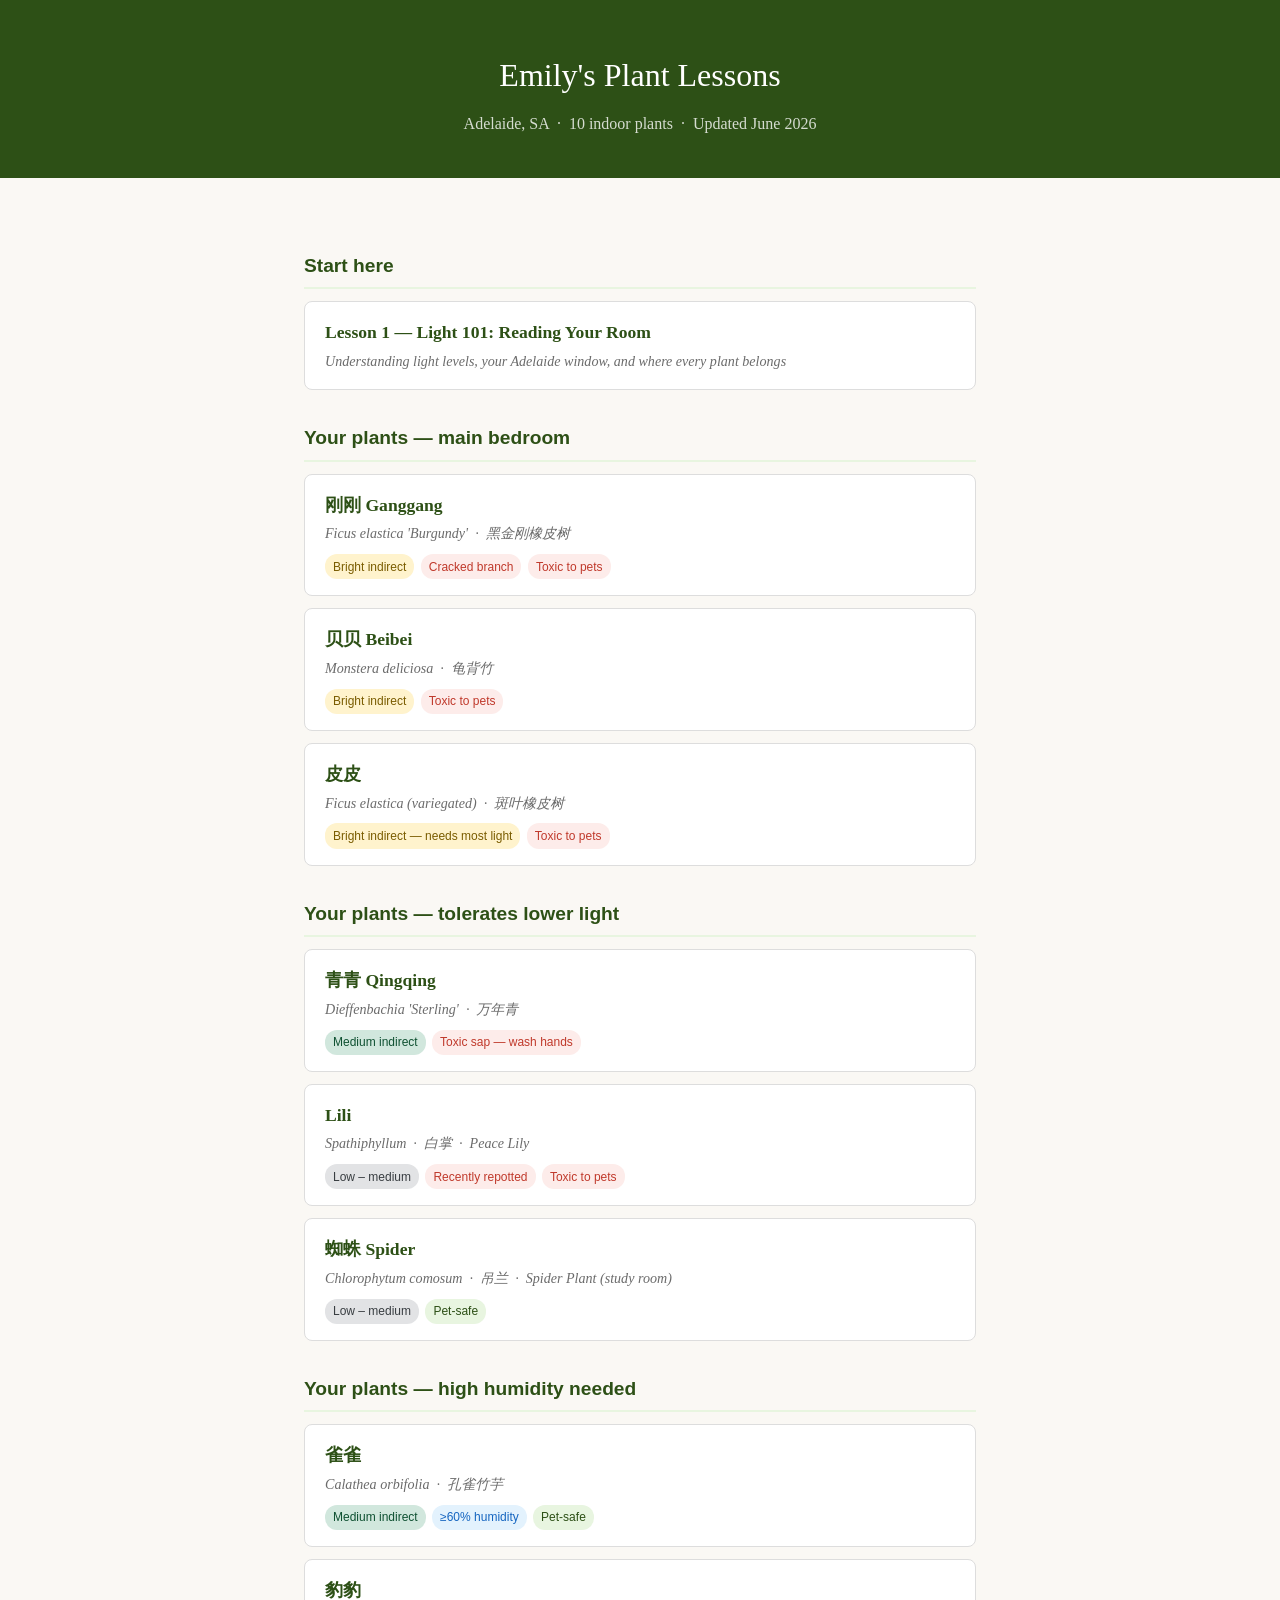
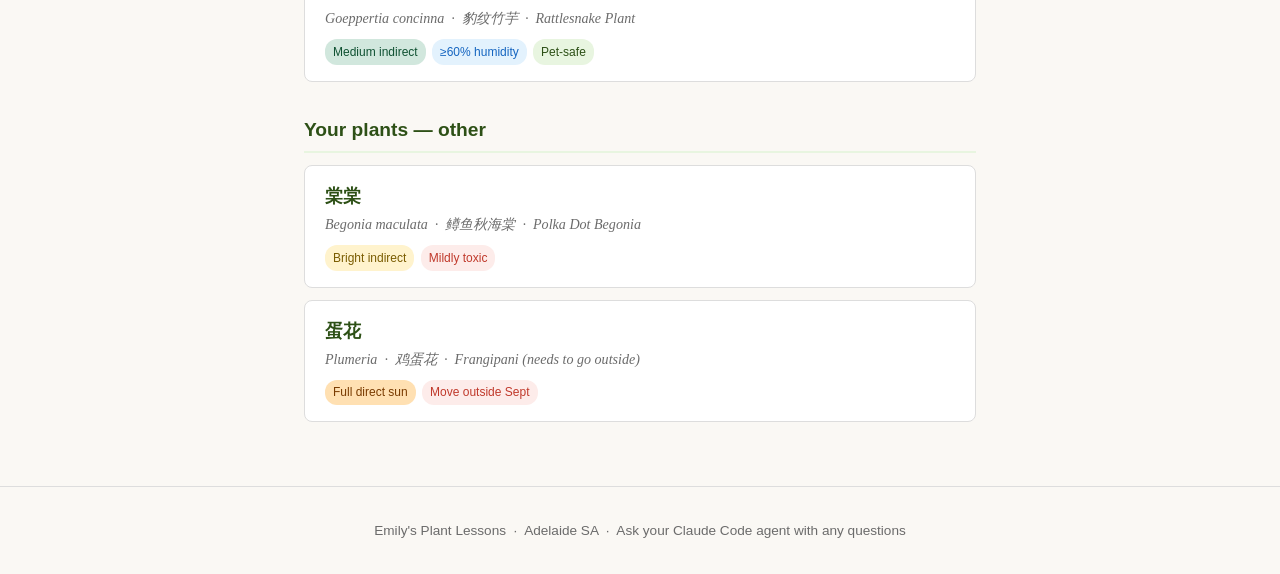
==== lessons/index.html @ 0d1f016c "Initial commit: MyGreens plant care app Plant grid app (index.html) with bilingual EN/中文 support, mo" ====
<!DOCTYPE html>
<html lang="en">
<head>
  <meta charset="UTF-8" />
  <meta name="viewport" content="width=device-width, initial-scale=1.0" />
  <title>Emily's Plant Lessons</title>
  <style>
    :root {
      --green-dark: #2d5016;
      --green-mid: #4a7c28;
      --green-light: #e8f5e0;
      --warm-bg: #faf8f4;
      --text: #1a1a1a;
      --muted: #6b6b6b;
      --border: #ddd;
    }
    * { box-sizing: border-box; margin: 0; padding: 0; }
    body { font-family: Georgia, serif; background: var(--warm-bg); color: var(--text); line-height: 1.7; font-size: 17px; }
    header { background: var(--green-dark); color: white; padding: 3rem 2rem 2.5rem; text-align: center; }
    header h1 { font-size: 2rem; font-weight: normal; margin-bottom: 0.5rem; }
    header p { opacity: 0.8; font-size: 1rem; }
    main { max-width: 720px; margin: 0 auto; padding: 2.5rem 1.5rem 4rem; }
    h2 { font-size: 1.2rem; color: var(--green-dark); margin: 2rem 0 0.75rem; padding-bottom: 0.3rem; border-bottom: 2px solid var(--green-light); font-family: 'Helvetica Neue', Arial, sans-serif; }
    .card-grid { display: grid; gap: 0.75rem; }
    .card { display: block; background: white; border: 1px solid var(--border); border-radius: 8px; padding: 1rem 1.25rem; text-decoration: none; color: var(--text); transition: border-color 0.15s; }
    .card:hover { border-color: var(--green-mid); }
    .card .nickname { font-size: 1.1rem; font-weight: bold; color: var(--green-dark); }
    .card .species { font-size: 0.88rem; color: var(--muted); font-style: italic; margin-top: 0.1rem; }
    .card .tags { margin-top: 0.5rem; display: flex; gap: 0.4rem; flex-wrap: wrap; }
    .tag { display: inline-block; padding: 0.15rem 0.5rem; border-radius: 12px; font-size: 0.75rem; font-family: 'Helvetica Neue', Arial, sans-serif; }
    .tag-bright { background: #fff3cd; color: #7a5c00; }
    .tag-medium { background: #d1e7dd; color: #0f5132; }
    .tag-low    { background: #e2e3e5; color: #383d41; }
    .tag-full   { background: #ffe0b2; color: #7a3b00; }
    .tag-humidity { background: #e3f2fd; color: #1565c0; }
    .tag-caution { background: #fdecea; color: #c0392b; }
    .tag-petfriendly { background: #e8f5e0; color: #2d5016; }
    footer { text-align: center; padding: 2rem; font-size: 0.85rem; color: var(--muted); border-top: 1px solid var(--border); font-family: 'Helvetica Neue', Arial, sans-serif; }
  </style>
</head>
<body>
<header>
  <h1>Emily's Plant Lessons</h1>
  <p>Adelaide, SA &nbsp;·&nbsp; 10 indoor plants &nbsp;·&nbsp; Updated June 2026</p>
</header>
<main>

  <h2>Start here</h2>
  <div class="card-grid">
    <a class="card" href="0001-light-101.html">
      <div class="nickname">Lesson 1 — Light 101: Reading Your Room</div>
      <div class="species">Understanding light levels, your Adelaide window, and where every plant belongs</div>
    </a>
  </div>

  <h2>Your plants — main bedroom</h2>
  <div class="card-grid">
    <a class="card" href="0002-ganggang-ficus-burgundy.html">
      <div class="nickname">刚刚 Ganggang</div>
      <div class="species">Ficus elastica 'Burgundy' &nbsp;·&nbsp; 黑金刚橡皮树</div>
      <div class="tags">
        <span class="tag tag-bright">Bright indirect</span>
        <span class="tag tag-caution">Cracked branch</span>
        <span class="tag tag-caution">Toxic to pets</span>
      </div>
    </a>
    <a class="card" href="0003-beibei-monstera.html">
      <div class="nickname">贝贝 Beibei</div>
      <div class="species">Monstera deliciosa &nbsp;·&nbsp; 龟背竹</div>
      <div class="tags">
        <span class="tag tag-bright">Bright indirect</span>
        <span class="tag tag-caution">Toxic to pets</span>
      </div>
    </a>
    <a class="card" href="0009-pipi-variegated-ficus.html">
      <div class="nickname">皮皮</div>
      <div class="species">Ficus elastica (variegated) &nbsp;·&nbsp; 斑叶橡皮树</div>
      <div class="tags">
        <span class="tag tag-bright">Bright indirect — needs most light</span>
        <span class="tag tag-caution">Toxic to pets</span>
      </div>
    </a>
  </div>

  <h2>Your plants — tolerates lower light</h2>
  <div class="card-grid">
    <a class="card" href="0004-qingqing-dieffenbachia.html">
      <div class="nickname">青青 Qingqing</div>
      <div class="species">Dieffenbachia 'Sterling' &nbsp;·&nbsp; 万年青</div>
      <div class="tags">
        <span class="tag tag-medium">Medium indirect</span>
        <span class="tag tag-caution">Toxic sap — wash hands</span>
      </div>
    </a>
    <a class="card" href="0005-lili-peace-lily.html">
      <div class="nickname">Lili</div>
      <div class="species">Spathiphyllum &nbsp;·&nbsp; 白掌 &nbsp;·&nbsp; Peace Lily</div>
      <div class="tags">
        <span class="tag tag-low">Low – medium</span>
        <span class="tag tag-caution">Recently repotted</span>
        <span class="tag tag-caution">Toxic to pets</span>
      </div>
    </a>
    <a class="card" href="0006-spider-plant.html">
      <div class="nickname">蜘蛛 Spider</div>
      <div class="species">Chlorophytum comosum &nbsp;·&nbsp; 吊兰 &nbsp;·&nbsp; Spider Plant (study room)</div>
      <div class="tags">
        <span class="tag tag-low">Low – medium</span>
        <span class="tag tag-petfriendly">Pet-safe</span>
      </div>
    </a>
  </div>

  <h2>Your plants — high humidity needed</h2>
  <div class="card-grid">
    <a class="card" href="0007-queque-calathea.html">
      <div class="nickname">雀雀</div>
      <div class="species">Calathea orbifolia &nbsp;·&nbsp; 孔雀竹芋</div>
      <div class="tags">
        <span class="tag tag-medium">Medium indirect</span>
        <span class="tag tag-humidity">≥60% humidity</span>
        <span class="tag tag-petfriendly">Pet-safe</span>
      </div>
    </a>
    <a class="card" href="0010-baobao-goeppertia.html">
      <div class="nickname">豹豹</div>
      <div class="species">Goeppertia concinna &nbsp;·&nbsp; 豹纹竹芋 &nbsp;·&nbsp; Rattlesnake Plant</div>
      <div class="tags">
        <span class="tag tag-medium">Medium indirect</span>
        <span class="tag tag-humidity">≥60% humidity</span>
        <span class="tag tag-petfriendly">Pet-safe</span>
      </div>
    </a>
  </div>

  <h2>Your plants — other</h2>
  <div class="card-grid">
    <a class="card" href="0008-tangtan-begonia.html">
      <div class="nickname">棠棠</div>
      <div class="species">Begonia maculata &nbsp;·&nbsp; 鳟鱼秋海棠 &nbsp;·&nbsp; Polka Dot Begonia</div>
      <div class="tags">
        <span class="tag tag-bright">Bright indirect</span>
        <span class="tag tag-caution">Mildly toxic</span>
      </div>
    </a>
    <a class="card" href="0011-danhua-frangipani.html">
      <div class="nickname">蛋花</div>
      <div class="species">Plumeria &nbsp;·&nbsp; 鸡蛋花 &nbsp;·&nbsp; Frangipani (needs to go outside)</div>
      <div class="tags">
        <span class="tag tag-full">Full direct sun</span>
        <span class="tag tag-caution">Move outside Sept</span>
      </div>
    </a>
  </div>

</main>
<footer>
  Emily's Plant Lessons &nbsp;·&nbsp; Adelaide SA &nbsp;·&nbsp; Ask your Claude Code agent with any questions
</footer>
</body>
</html>
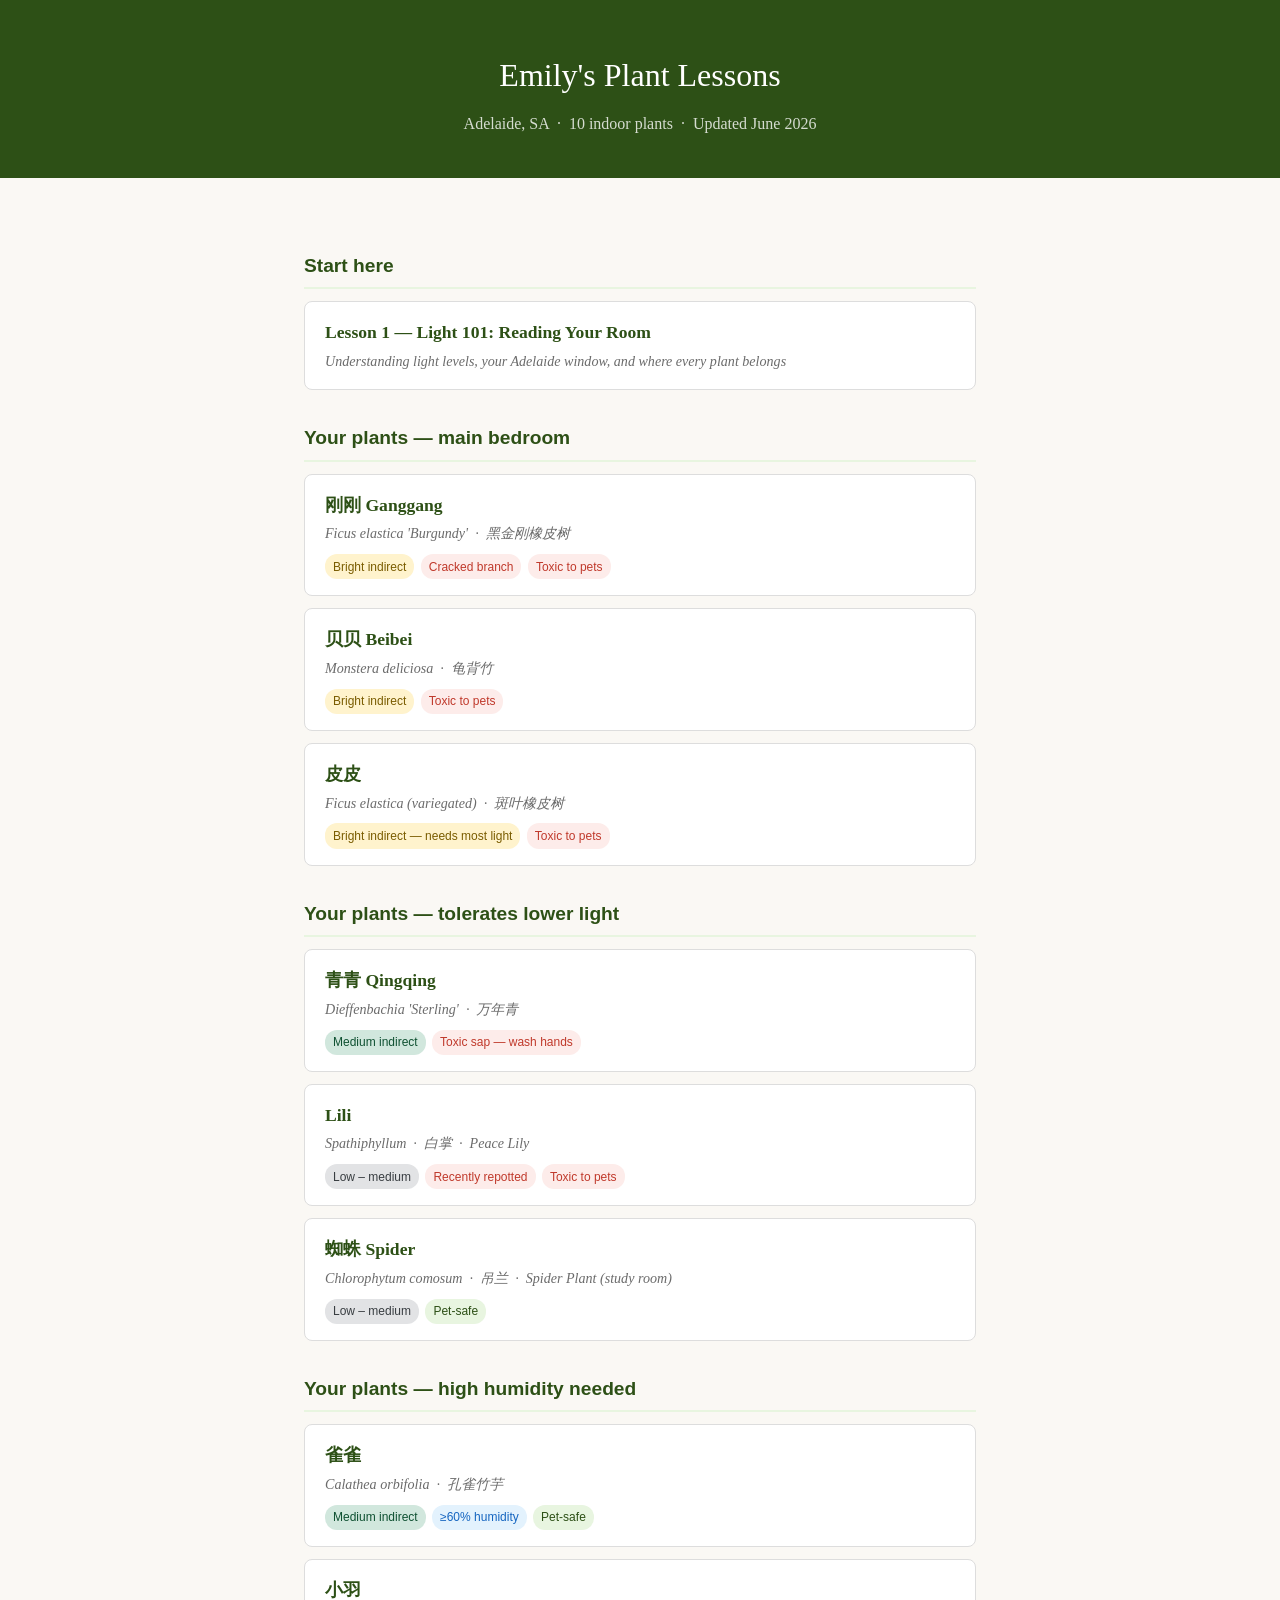
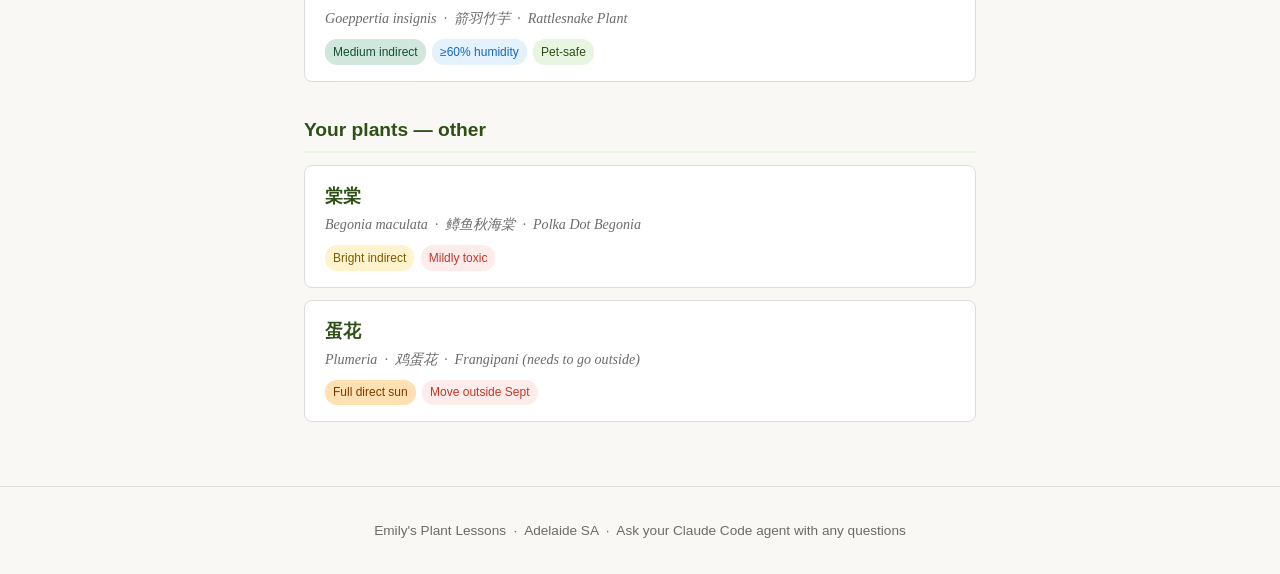
==== commit 275a1a84: "Rename 豹豹 to 小羽 (Goeppertia insignis) across docs and lessons Aligns NOTES, plants.md, lesson pages " ====
--- a/lessons/index.html
+++ b/lessons/index.html
@@ -123,8 +123,8 @@
       </div>
     </a>
     <a class="card" href="0010-baobao-goeppertia.html">
-      <div class="nickname">豹豹</div>
-      <div class="species">Goeppertia concinna &nbsp;·&nbsp; 豹纹竹芋 &nbsp;·&nbsp; Rattlesnake Plant</div>
+      <div class="nickname">小羽</div>
+      <div class="species">Goeppertia insignis &nbsp;·&nbsp; 箭羽竹芋 &nbsp;·&nbsp; Rattlesnake Plant</div>
       <div class="tags">
         <span class="tag tag-medium">Medium indirect</span>
         <span class="tag tag-humidity">≥60% humidity</span>
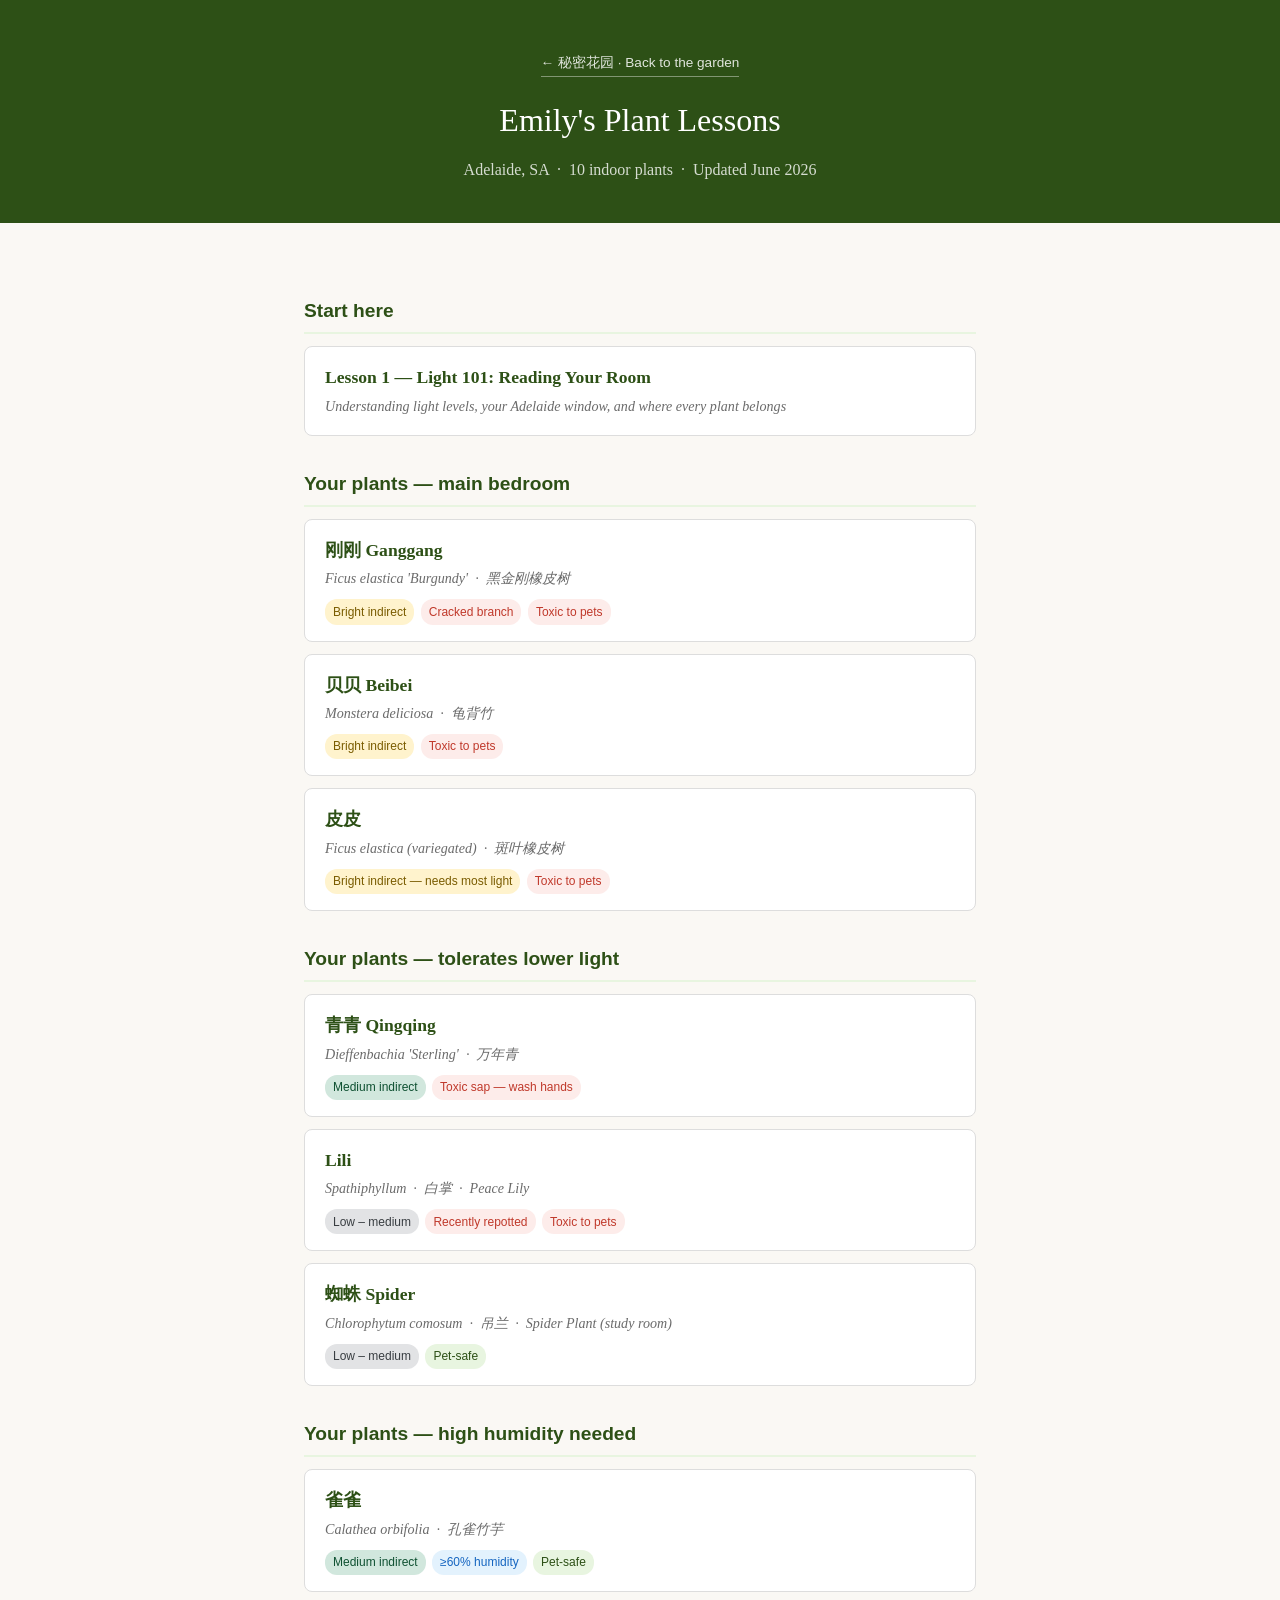
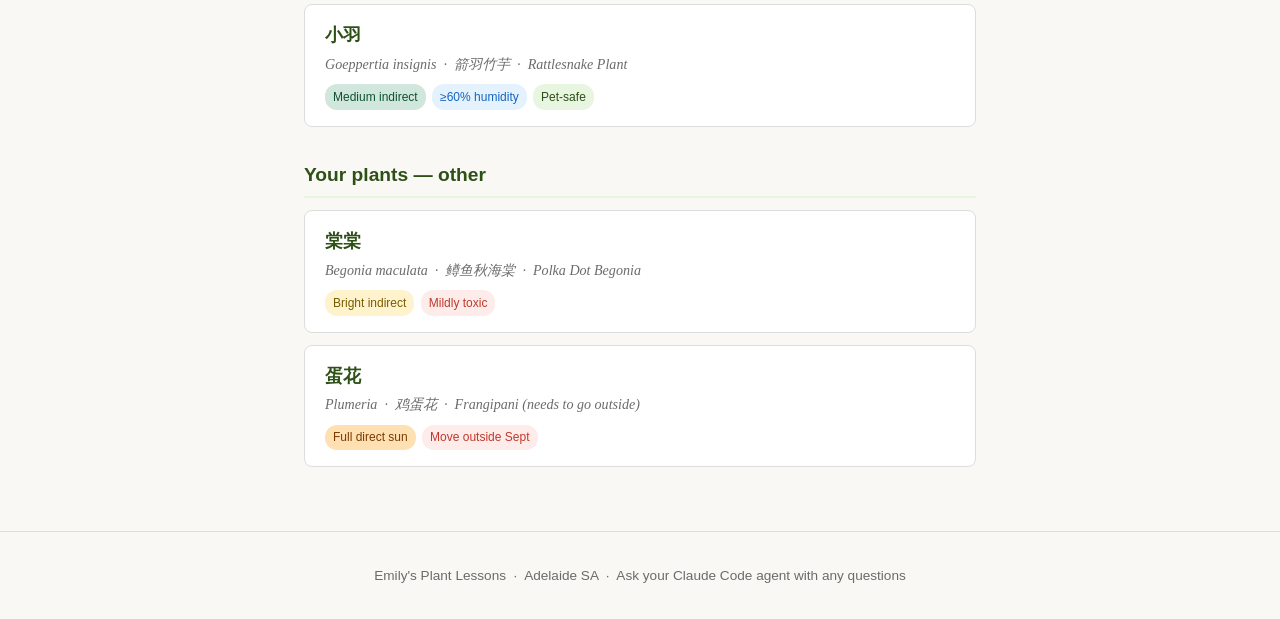
==== commit 7f9a6523: "Link lessons from the footer, drop two toggles, shrink the card images Footer is now the home for ev" ====
--- a/lessons/index.html
+++ b/lessons/index.html
@@ -17,6 +17,10 @@
     * { box-sizing: border-box; margin: 0; padding: 0; }
     body { font-family: Georgia, serif; background: var(--warm-bg); color: var(--text); line-height: 1.7; font-size: 17px; }
     header { background: var(--green-dark); color: white; padding: 3rem 2rem 2.5rem; text-align: center; }
+    header .back-link { display: inline-block; color: rgba(255,255,255,0.85); text-decoration: none;
+      font-family: 'Helvetica Neue', Arial, sans-serif; font-size: 0.85rem; margin-bottom: 1rem;
+      border-bottom: 1px solid rgba(255,255,255,0.4); padding-bottom: 2px; }
+    header .back-link:hover { color: #fff; border-bottom-color: #fff; }
     header h1 { font-size: 2rem; font-weight: normal; margin-bottom: 0.5rem; }
     header p { opacity: 0.8; font-size: 1rem; }
     main { max-width: 720px; margin: 0 auto; padding: 2.5rem 1.5rem 4rem; }
@@ -40,6 +44,7 @@
 </head>
 <body>
 <header>
+  <a class="back-link" href="../index.html">← 秘密花园 · Back to the garden</a>
   <h1>Emily's Plant Lessons</h1>
   <p>Adelaide, SA &nbsp;·&nbsp; 10 indoor plants &nbsp;·&nbsp; Updated June 2026</p>
 </header>
